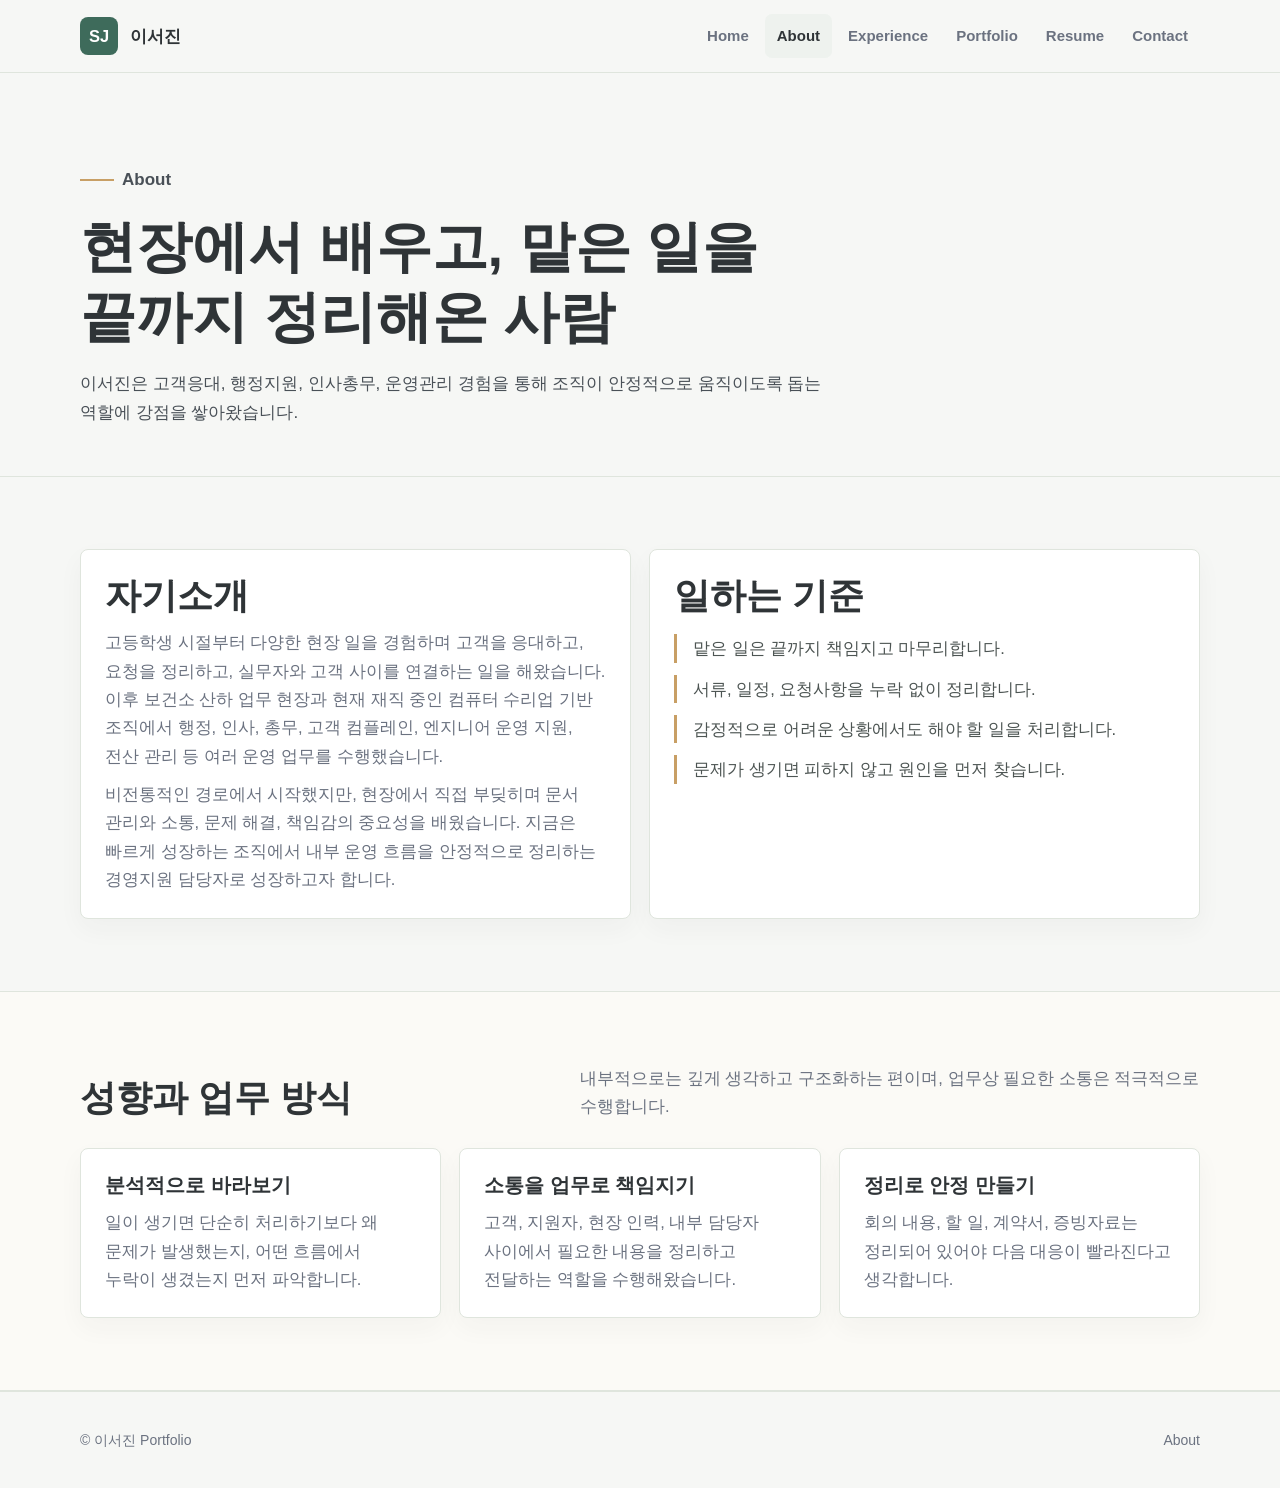
==== about.html @ 1e6a1fd9 "Add files via upload" ====
<!doctype html>
<html lang="ko">
  <head>
    <meta charset="utf-8">
    <meta name="viewport" content="width=device-width, initial-scale=1">
    <title>About | 이서진</title>
    <meta name="description" content="경영지원 실무자 이서진의 소개와 일하는 기준입니다.">
    <link rel="stylesheet" href="styles.css">
  </head>
  <body>
    <a class="skip-link" href="#main">본문으로 이동</a>
    <header class="site-header">
      <nav class="nav" aria-label="주요 메뉴">
        <a class="brand" href="index.html"><span class="brand-mark">SJ</span><span>이서진</span></a>
        <button class="mobile-toggle" type="button" data-menu-toggle aria-label="메뉴 열기" aria-expanded="false">☰</button>
        <div class="nav-links" data-nav-links>
          <a href="index.html">Home</a>
          <a href="about.html" aria-current="page">About</a>
          <a href="experience.html">Experience</a>
          <a href="portfolio.html">Portfolio</a>
          <a href="resume.html">Resume</a>
          <a href="contact.html">Contact</a>
        </div>
      </nav>
    </header>
    <main id="main">
      <section class="page-hero">
        <div class="wrap">
          <p class="eyebrow">About</p>
          <h1>현장에서 배우고, 맡은 일을 끝까지 정리해온 사람</h1>
          <p>이서진은 고객응대, 행정지원, 인사총무, 운영관리 경험을 통해 조직이 안정적으로 움직이도록 돕는 역할에 강점을 쌓아왔습니다.</p>
        </div>
      </section>

      <section class="section">
        <div class="wrap grid two">
          <article class="card">
            <h2>자기소개</h2>
            <p>고등학생 시절부터 다양한 현장 일을 경험하며 고객을 응대하고, 요청을 정리하고, 실무자와 고객 사이를 연결하는 일을 해왔습니다. 이후 보건소 산하 업무 현장과 현재 재직 중인 컴퓨터 수리업 기반 조직에서 행정, 인사, 총무, 고객 컴플레인, 엔지니어 운영 지원, 전산 관리 등 여러 운영 업무를 수행했습니다.</p>
            <p>비전통적인 경로에서 시작했지만, 현장에서 직접 부딪히며 문서 관리와 소통, 문제 해결, 책임감의 중요성을 배웠습니다. 지금은 빠르게 성장하는 조직에서 내부 운영 흐름을 안정적으로 정리하는 경영지원 담당자로 성장하고자 합니다.</p>
          </article>
          <article class="card">
            <h2>일하는 기준</h2>
            <ul class="case-list">
              <li>맡은 일은 끝까지 책임지고 마무리합니다.</li>
              <li>서류, 일정, 요청사항을 누락 없이 정리합니다.</li>
              <li>감정적으로 어려운 상황에서도 해야 할 일을 처리합니다.</li>
              <li>문제가 생기면 피하지 않고 원인을 먼저 찾습니다.</li>
            </ul>
          </article>
        </div>
      </section>

      <section class="section alt">
        <div class="wrap">
          <div class="section-head">
            <h2>성향과 업무 방식</h2>
            <p>내부적으로는 깊게 생각하고 구조화하는 편이며, 업무상 필요한 소통은 적극적으로 수행합니다.</p>
          </div>
          <div class="grid three">
            <article class="card">
              <h3>분석적으로 바라보기</h3>
              <p>일이 생기면 단순히 처리하기보다 왜 문제가 발생했는지, 어떤 흐름에서 누락이 생겼는지 먼저 파악합니다.</p>
            </article>
            <article class="card">
              <h3>소통을 업무로 책임지기</h3>
              <p>고객, 지원자, 현장 인력, 내부 담당자 사이에서 필요한 내용을 정리하고 전달하는 역할을 수행해왔습니다.</p>
            </article>
            <article class="card">
              <h3>정리로 안정 만들기</h3>
              <p>회의 내용, 할 일, 계약서, 증빙자료는 정리되어 있어야 다음 대응이 빨라진다고 생각합니다.</p>
            </article>
          </div>
        </div>
      </section>
    </main>
    <footer class="footer"><div class="wrap"><span>© 이서진 Portfolio</span><span>About</span></div></footer>
    <script src="script.js"></script>
  </body>
</html>
---- styles.css ----
:root {
  --paper: #f6f7f5;
  --surface: #ffffff;
  --ink: #2f3437;
  --muted: #6b7280;
  --line: #dfe5dd;
  --green: #3e6b5b;
  --green-2: #315649;
  --gold: #c89f65;
  --soft: #eef2ee;
  --shadow: 0 18px 50px rgba(47, 52, 55, 0.08);
}

* {
  box-sizing: border-box;
}

html {
  scroll-behavior: smooth;
}

body {
  margin: 0;
  font-family: "Pretendard", "Noto Sans KR", "Apple SD Gothic Neo", Arial, sans-serif;
  background: var(--paper);
  color: var(--ink);
  font-size: 16.5px;
  line-height: 1.72;
  word-break: keep-all;
  overflow-wrap: break-word;
}

a {
  color: inherit;
  text-decoration: none;
}

.skip-link {
  position: absolute;
  left: -999px;
  top: 12px;
  z-index: 20;
  padding: 10px 14px;
  background: var(--ink);
  color: white;
  border-radius: 6px;
}

.skip-link:focus {
  left: 12px;
}

.site-header {
  position: sticky;
  top: 0;
  z-index: 10;
  background: rgba(246, 247, 245, 0.92);
  border-bottom: 1px solid var(--line);
  backdrop-filter: blur(16px);
}

.nav {
  width: min(1120px, calc(100% - 40px));
  margin: 0 auto;
  min-height: 72px;
  display: flex;
  align-items: center;
  justify-content: space-between;
  gap: 24px;
}

.brand {
  display: flex;
  align-items: center;
  gap: 12px;
  font-weight: 800;
}

.brand-mark {
  width: 38px;
  height: 38px;
  border-radius: 8px;
  display: grid;
  place-items: center;
  background: var(--green);
  color: white;
  letter-spacing: 0;
}

.nav-links {
  display: flex;
  align-items: center;
  gap: 4px;
  color: var(--muted);
  font-size: 15px;
  font-weight: 700;
}

.nav-links a {
  padding: 9px 12px;
  border-radius: 7px;
}

.nav-links a:hover,
.nav-links a[aria-current="page"] {
  color: var(--ink);
  background: var(--soft);
}

.mobile-toggle {
  display: none;
  width: 42px;
  height: 42px;
  border: 1px solid var(--line);
  border-radius: 8px;
  background: var(--surface);
  color: var(--ink);
  font-size: 22px;
}

.wrap {
  width: min(1120px, calc(100% - 40px));
  margin: 0 auto;
}

.hero {
  min-height: calc(100vh - 72px);
  display: grid;
  align-items: center;
  padding: 52px 0 34px;
}

.hero-grid {
  display: grid;
  grid-template-columns: minmax(0, 1.04fr) minmax(320px, 0.96fr);
  gap: 52px;
  align-items: center;
}

.eyebrow {
  display: inline-flex;
  align-items: center;
  gap: 8px;
  margin: 0 0 18px;
  color: var(--green);
  font-size: 14px;
  font-weight: 800;
}

.eyebrow::before {
  content: "";
  width: 34px;
  height: 2px;
  background: var(--gold);
}

h1,
h2,
h3 {
  margin: 0;
  line-height: 1.24;
  letter-spacing: 0;
}

h1 {
  font-size: 56px;
  max-width: 820px;
}

h2 {
  font-size: 36px;
}

h3 {
  font-size: 20px;
}

.line {
  display: block;
}

p {
  margin: 0;
}

.lead {
  margin-top: 24px;
  color: #495057;
  font-size: 18px;
  max-width: 700px;
}

.actions {
  display: flex;
  flex-wrap: wrap;
  gap: 12px;
  margin-top: 34px;
}

.button {
  display: inline-flex;
  align-items: center;
  justify-content: center;
  min-height: 46px;
  padding: 11px 18px;
  border: 1px solid var(--line);
  border-radius: 8px;
  background: var(--surface);
  color: var(--ink);
  font-weight: 800;
  cursor: pointer;
}

.button.primary {
  background: var(--green);
  border-color: var(--green);
  color: white;
}

.button.primary:hover {
  background: var(--green-2);
}

.button:hover {
  border-color: #cfc7b8;
}

.visual {
  width: 100%;
  border-radius: 8px;
  box-shadow: var(--shadow);
  border: 1px solid var(--line);
}

.page-hero {
  padding: 74px 0 48px;
  border-bottom: 1px solid var(--line);
}

.page-hero p {
  margin-top: 18px;
  max-width: 760px;
  color: #495057;
  font-size: 17px;
}

.section {
  padding: 72px 0;
}

.section.alt {
  background: #fbfaf6;
  border-top: 1px solid var(--line);
  border-bottom: 1px solid var(--line);
}

.section-head {
  display: flex;
  justify-content: space-between;
  gap: 24px;
  align-items: end;
  margin-bottom: 28px;
}

.section-head p {
  max-width: 620px;
  color: var(--muted);
}

.grid {
  display: grid;
  gap: 18px;
}

.grid.two {
  grid-template-columns: repeat(2, minmax(0, 1fr));
}

.grid.three {
  grid-template-columns: repeat(3, minmax(0, 1fr));
}

.card {
  background: var(--surface);
  border: 1px solid var(--line);
  border-radius: 8px;
  padding: 24px;
  box-shadow: 0 10px 26px rgba(47, 52, 55, 0.04);
}

.card p,
.timeline p,
.case p,
.note p {
  color: var(--muted);
  margin-top: 10px;
}

.role-list {
  display: grid;
  gap: 8px;
  margin: 16px 0 0;
  padding: 0;
  list-style: none;
}

.role-list li {
  position: relative;
  padding-left: 18px;
  color: #4d5553;
}

.role-list li::before {
  content: "";
  position: absolute;
  left: 0;
  top: 0.78em;
  width: 6px;
  height: 6px;
  border-radius: 50%;
  background: var(--gold);
}

.tag-row {
  display: flex;
  flex-wrap: wrap;
  gap: 8px;
  margin-top: 18px;
}

.tag {
  display: inline-flex;
  align-items: center;
  min-height: 30px;
  padding: 5px 10px;
  border-radius: 7px;
  background: var(--soft);
  color: #48524d;
  font-size: 13px;
  font-weight: 800;
}

.metric-row {
  display: grid;
  grid-template-columns: repeat(4, minmax(0, 1fr));
  gap: 12px;
  margin-top: 28px;
}

.metric {
  background: var(--surface);
  border: 1px solid var(--line);
  border-radius: 8px;
  padding: 18px;
}

.metric strong {
  display: block;
  color: var(--green);
  font-size: 28px;
  line-height: 1;
}

.metric span {
  display: block;
  margin-top: 8px;
  color: var(--muted);
  font-size: 14px;
}

.timeline {
  position: relative;
  display: grid;
  gap: 16px;
}

.timeline-item {
  display: grid;
  grid-template-columns: 176px minmax(0, 1fr);
  gap: 22px;
  align-items: start;
  background: var(--surface);
  border: 1px solid var(--line);
  border-radius: 8px;
  padding: 26px;
}

.period {
  color: var(--green);
  font-weight: 900;
}

.case {
  display: grid;
  gap: 14px;
}

.case-meta {
  color: var(--green);
  font-weight: 900;
  font-size: 14px;
}

.case-list {
  display: grid;
  gap: 12px;
  margin: 16px 0 0;
  padding: 0;
  list-style: none;
}

.case-list li {
  padding-left: 16px;
  border-left: 3px solid var(--gold);
  color: #4d5553;
}

.resume-box {
  display: grid;
  grid-template-columns: 0.9fr 1.1fr;
  gap: 20px;
  align-items: start;
}

.resume-highlight {
  display: grid;
  grid-template-columns: repeat(3, minmax(0, 1fr));
  gap: 14px;
  margin-top: 28px;
}

.highlight-item {
  padding: 20px;
  border: 1px solid var(--line);
  border-radius: 8px;
  background: var(--surface);
}

.highlight-item strong {
  display: block;
  color: var(--green);
  font-size: 24px;
  line-height: 1.15;
}

.highlight-item span {
  display: block;
  margin-top: 8px;
  color: var(--muted);
  font-size: 14px;
}

.info-list {
  display: grid;
  gap: 12px;
  margin: 0;
  padding: 0;
  list-style: none;
}

.info-list li {
  display: flex;
  gap: 12px;
  justify-content: space-between;
  border-bottom: 1px solid var(--line);
  padding-bottom: 12px;
}

.info-list span {
  color: var(--muted);
}

.notice {
  margin-top: 18px;
  border: 1px solid #d8c59e;
  background: #fff9eb;
  border-radius: 8px;
  padding: 16px;
  color: #69563b;
}

.career-note {
  margin-top: 18px;
  border-left: 4px solid var(--green);
  background: #f4f7f2;
  border-radius: 8px;
  padding: 16px 18px;
  color: #46514c;
  font-weight: 700;
}

.competency-list {
  display: grid;
  gap: 14px;
  margin-top: 18px;
}

.competency-item {
  display: grid;
  grid-template-columns: 118px minmax(0, 1fr);
  gap: 14px;
  padding: 16px;
  border: 1px solid var(--line);
  border-radius: 8px;
  background: #fbfaf6;
}

.competency-item strong {
  color: var(--green);
}

.competency-item span {
  color: var(--muted);
}

.contact-panel {
  margin-top: 24px;
  display: none;
  background: var(--surface);
  border: 1px solid var(--line);
  border-radius: 8px;
  padding: 22px;
}

.contact-panel.is-open {
  display: grid;
  gap: 12px;
}

.contact-line {
  display: flex;
  flex-wrap: wrap;
  align-items: center;
  justify-content: space-between;
  gap: 12px;
  padding: 14px;
  background: var(--soft);
  border-radius: 8px;
}

.copy-button {
  min-height: 36px;
  padding: 7px 12px;
  border: 1px solid var(--line);
  border-radius: 7px;
  background: var(--surface);
  font-weight: 800;
  cursor: pointer;
}

.footer {
  padding: 36px 0;
  border-top: 1px solid var(--line);
  color: var(--muted);
  font-size: 14px;
}

.footer .wrap {
  display: flex;
  justify-content: space-between;
  gap: 20px;
  flex-wrap: wrap;
}

@media (max-width: 860px) {
  .mobile-toggle {
    display: inline-grid;
    place-items: center;
  }

  .nav {
    min-height: 64px;
  }

  .nav-links {
    position: absolute;
    left: 20px;
    right: 20px;
    top: 64px;
    display: none;
    flex-direction: column;
    align-items: stretch;
    padding: 10px;
    background: var(--surface);
    border: 1px solid var(--line);
    border-radius: 8px;
    box-shadow: var(--shadow);
  }

  .nav-links.is-open {
    display: flex;
  }

  .hero {
    min-height: auto;
  }

  .hero-grid,
  .grid.two,
  .grid.three,
  .resume-box {
    grid-template-columns: 1fr;
  }

  .section-head {
    display: block;
  }

  .section-head p {
    margin-top: 12px;
  }

  .metric-row {
    grid-template-columns: repeat(2, minmax(0, 1fr));
  }

  .resume-highlight {
    grid-template-columns: 1fr;
  }

  .timeline-item {
    grid-template-columns: 1fr;
  }

  h1 {
    font-size: 42px;
  }

  h2 {
    font-size: 31px;
  }
}

@media (max-width: 520px) {
  .wrap,
  .nav {
    width: min(100% - 28px, 1120px);
  }

  h1 {
    font-size: 34px;
  }

  h2 {
    font-size: 28px;
  }

  .section,
  .page-hero {
    padding: 52px 0;
  }

  .metric-row {
    grid-template-columns: 1fr;
  }

  .button {
    width: 100%;
  }

  .competency-item,
  .info-list li {
    display: block;
  }

  .competency-item span,
  .info-list strong {
    display: block;
    margin-top: 4px;
  }
}
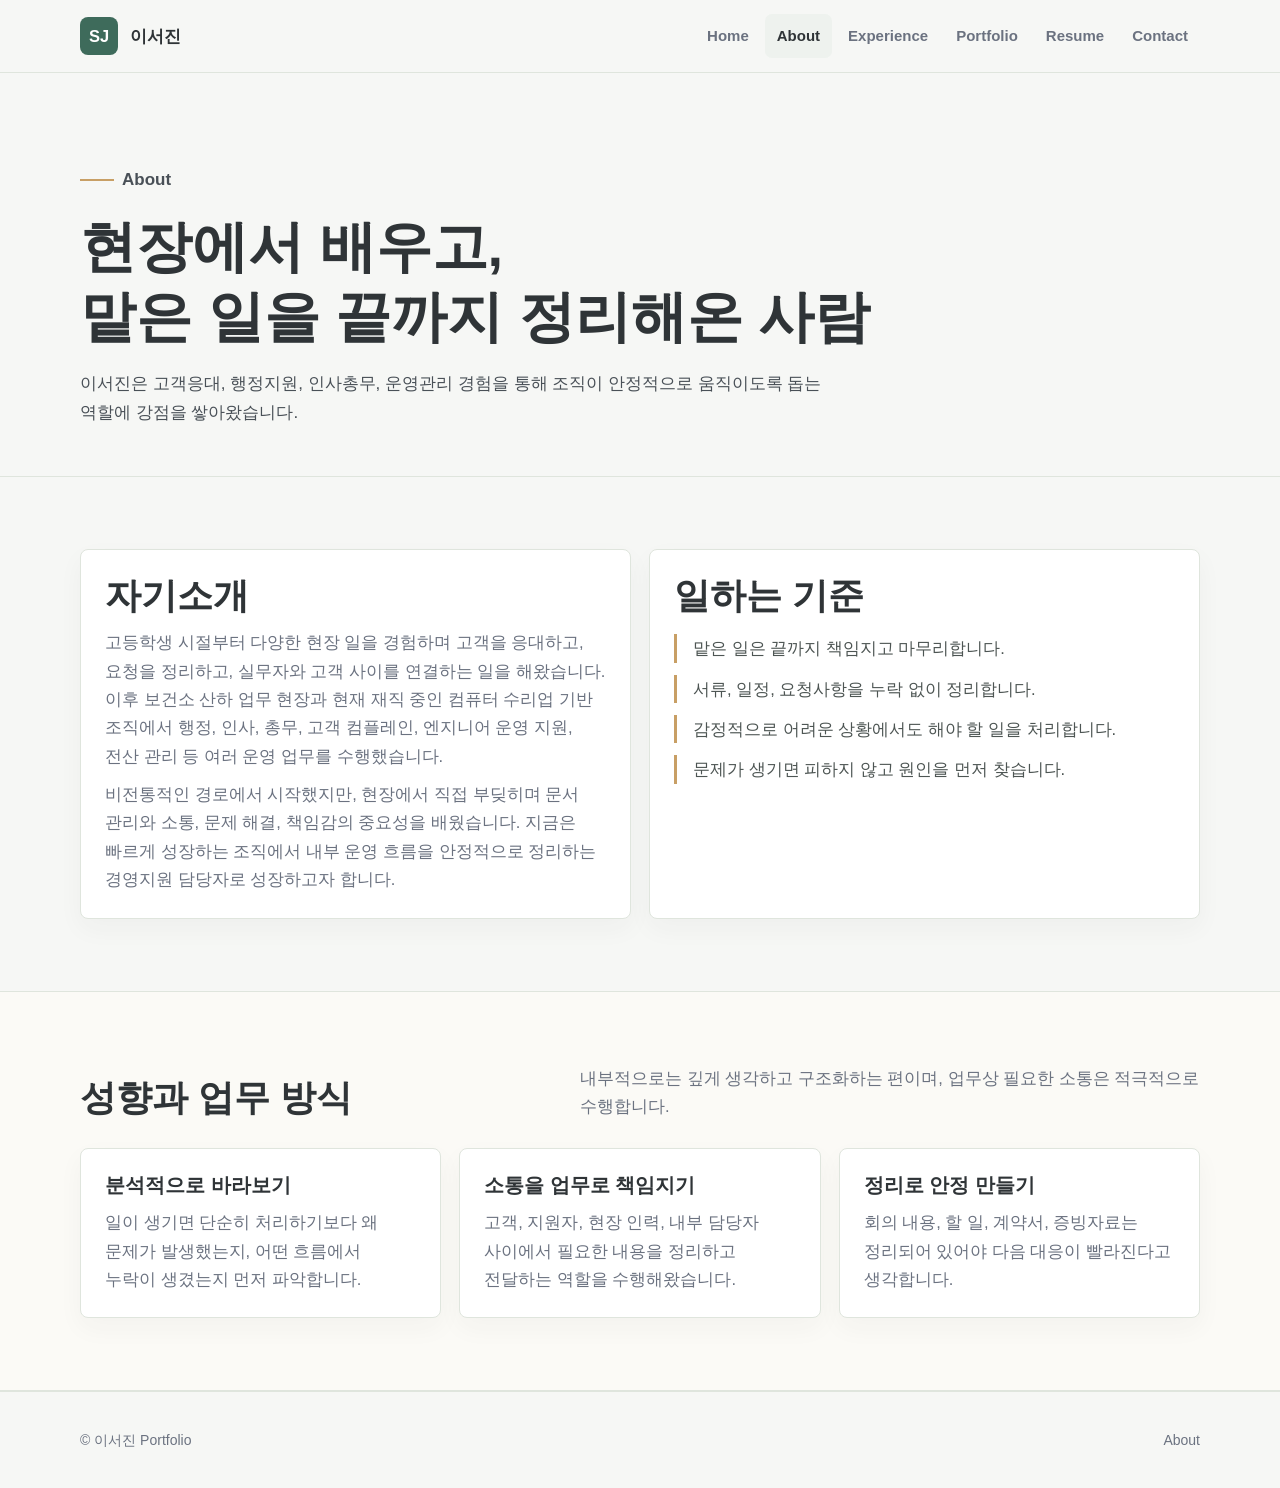
==== commit e4497dd2: "Add files via upload" ====
--- a/about.html
+++ b/about.html
@@ -27,8 +27,8 @@
       <section class="page-hero">
         <div class="wrap">
           <p class="eyebrow">About</p>
-          <h1>현장에서 배우고, 맡은 일을 끝까지 정리해온 사람</h1>
-          <p>이서진은 고객응대, 행정지원, 인사총무, 운영관리 경험을 통해 조직이 안정적으로 움직이도록 돕는 역할에 강점을 쌓아왔습니다.</p>
+          <h1 data-setting="aboutTitle" data-lines>현장에서 배우고, 맡은 일을 끝까지 정리해온 사람</h1>
+          <p data-setting="aboutIntro">이서진은 고객응대, 행정지원, 인사총무, 운영관리 경험을 통해 조직이 안정적으로 움직이도록 돕는 역할에 강점을 쌓아왔습니다.</p>
         </div>
       </section>
 
@@ -75,6 +75,7 @@
       </section>
     </main>
     <footer class="footer"><div class="wrap"><span>© 이서진 Portfolio</span><span>About</span></div></footer>
+    <script src="site-config.js"></script>
     <script src="script.js"></script>
   </body>
 </html>
--- a/styles.css
+++ b/styles.css
@@ -393,6 +393,15 @@
 .case {
   display: grid;
   gap: 14px;
+}
+
+.case-image {
+  width: 100%;
+  aspect-ratio: 16 / 9;
+  object-fit: cover;
+  border: 1px solid var(--line);
+  border-radius: 8px;
+  background: var(--soft);
 }
 
 .case-meta {
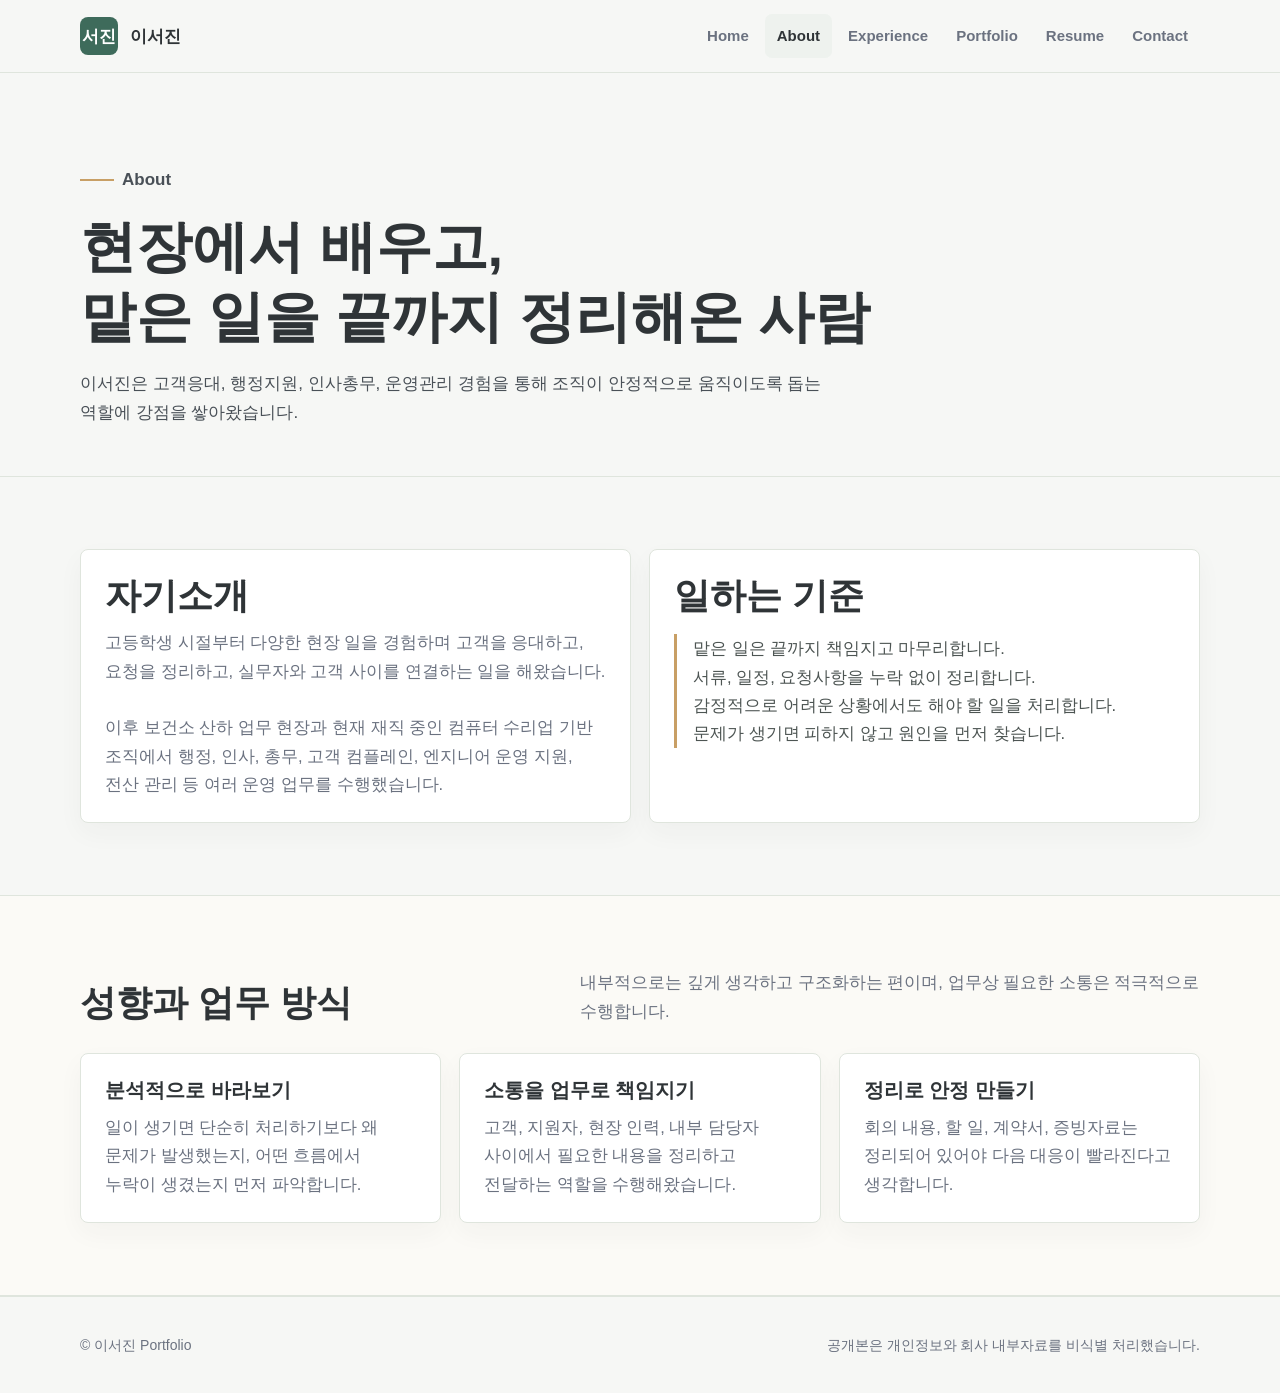
==== commit e86535b3: "Add files via upload" ====
--- a/about.html
+++ b/about.html
@@ -11,7 +11,7 @@
     <a class="skip-link" href="#main">본문으로 이동</a>
     <header class="site-header">
       <nav class="nav" aria-label="주요 메뉴">
-        <a class="brand" href="index.html"><span class="brand-mark">SJ</span><span>이서진</span></a>
+        <a class="brand" href="index.html"><span class="brand-mark" data-cms="brandInitials">SJ</span><span data-cms="siteName">이서진</span></a>
         <button class="mobile-toggle" type="button" data-menu-toggle aria-label="메뉴 열기" aria-expanded="false">☰</button>
         <div class="nav-links" data-nav-links>
           <a href="index.html">Home</a>
@@ -27,8 +27,8 @@
       <section class="page-hero">
         <div class="wrap">
           <p class="eyebrow">About</p>
-          <h1 data-setting="aboutTitle" data-lines>현장에서 배우고, 맡은 일을 끝까지 정리해온 사람</h1>
-          <p data-setting="aboutIntro">이서진은 고객응대, 행정지원, 인사총무, 운영관리 경험을 통해 조직이 안정적으로 움직이도록 돕는 역할에 강점을 쌓아왔습니다.</p>
+          <h1 data-cms="aboutTitle">현장에서 배우고, 맡은 일을 끝까지 정리해온 사람</h1>
+          <p data-cms="aboutIntro">이서진은 고객응대, 행정지원, 인사총무, 운영관리 경험을 통해 조직이 안정적으로 움직이도록 돕는 역할에 강점을 쌓아왔습니다.</p>
         </div>
       </section>
 
@@ -36,16 +36,12 @@
         <div class="wrap grid two">
           <article class="card">
             <h2>자기소개</h2>
-            <p>고등학생 시절부터 다양한 현장 일을 경험하며 고객을 응대하고, 요청을 정리하고, 실무자와 고객 사이를 연결하는 일을 해왔습니다. 이후 보건소 산하 업무 현장과 현재 재직 중인 컴퓨터 수리업 기반 조직에서 행정, 인사, 총무, 고객 컴플레인, 엔지니어 운영 지원, 전산 관리 등 여러 운영 업무를 수행했습니다.</p>
-            <p>비전통적인 경로에서 시작했지만, 현장에서 직접 부딪히며 문서 관리와 소통, 문제 해결, 책임감의 중요성을 배웠습니다. 지금은 빠르게 성장하는 조직에서 내부 운영 흐름을 안정적으로 정리하는 경영지원 담당자로 성장하고자 합니다.</p>
+            <p data-cms="aboutBody">고등학생 시절부터 다양한 현장 일을 경험하며 고객을 응대하고, 요청을 정리하고, 실무자와 고객 사이를 연결하는 일을 해왔습니다. 이후 보건소 산하 업무 현장과 현재 재직 중인 컴퓨터 수리업 기반 조직에서 행정, 인사, 총무, 고객 컴플레인, 엔지니어 운영 지원, 전산 관리 등 여러 운영 업무를 수행했습니다.</p>
           </article>
           <article class="card">
             <h2>일하는 기준</h2>
             <ul class="case-list">
-              <li>맡은 일은 끝까지 책임지고 마무리합니다.</li>
-              <li>서류, 일정, 요청사항을 누락 없이 정리합니다.</li>
-              <li>감정적으로 어려운 상황에서도 해야 할 일을 처리합니다.</li>
-              <li>문제가 생기면 피하지 않고 원인을 먼저 찾습니다.</li>
+              <li data-cms="workPrinciples">맡은 일은 끝까지 책임지고 마무리합니다.<br>서류, 일정, 요청사항을 누락 없이 정리합니다.<br>감정적으로 어려운 상황에서도 해야 할 일을 처리합니다.<br>문제가 생기면 피하지 않고 원인을 먼저 찾습니다.</li>
             </ul>
           </article>
         </div>
@@ -74,7 +70,7 @@
         </div>
       </section>
     </main>
-    <footer class="footer"><div class="wrap"><span>© 이서진 Portfolio</span><span>About</span></div></footer>
+    <footer class="footer"><div class="wrap"><span>© <span data-cms="personName">이서진</span> Portfolio</span><span data-cms="footerText">About</span></div></footer>
     <script src="site-config.js"></script>
     <script src="script.js"></script>
   </body>
--- a/styles.css
+++ b/styles.css
@@ -8,6 +8,16 @@
   --green-2: #315649;
   --gold: #c89f65;
   --soft: #eef2ee;
+  --section-bg: #fbfaf6;
+  --footer-bg: #f6f7f5;
+  --profile-card-bg: #ffffff;
+  --link: #3e6b5b;
+  --title-size: 56px;
+  --subtitle-size: 18px;
+  --body-size: 16.5px;
+  --menu-size: 15px;
+  --button-size: 15px;
+  --hero-bg-image: none;
   --shadow: 0 18px 50px rgba(47, 52, 55, 0.08);
 }
 
@@ -24,14 +34,14 @@
   font-family: "Pretendard", "Noto Sans KR", "Apple SD Gothic Neo", Arial, sans-serif;
   background: var(--paper);
   color: var(--ink);
-  font-size: 16.5px;
+  font-size: var(--body-size);
   line-height: 1.72;
   word-break: keep-all;
   overflow-wrap: break-word;
 }
 
 a {
-  color: inherit;
+  color: var(--link);
   text-decoration: none;
 }
 
@@ -74,6 +84,7 @@
   align-items: center;
   gap: 12px;
   font-weight: 800;
+  color: inherit;
 }
 
 .brand-mark {
@@ -92,13 +103,14 @@
   align-items: center;
   gap: 4px;
   color: var(--muted);
-  font-size: 15px;
+  font-size: var(--menu-size);
   font-weight: 700;
 }
 
 .nav-links a {
   padding: 9px 12px;
   border-radius: 7px;
+  color: inherit;
 }
 
 .nav-links a:hover,
@@ -128,6 +140,9 @@
   display: grid;
   align-items: center;
   padding: 52px 0 34px;
+  background-image: linear-gradient(90deg, var(--paper) 0%, rgba(246, 247, 245, 0.88) 54%, rgba(246, 247, 245, 0.64) 100%), var(--hero-bg-image);
+  background-size: cover;
+  background-position: center;
 }
 
 .hero-grid {
@@ -163,7 +178,7 @@
 }
 
 h1 {
-  font-size: 56px;
+  font-size: var(--title-size);
   max-width: 820px;
 }
 
@@ -186,7 +201,7 @@
 .lead {
   margin-top: 24px;
   color: #495057;
-  font-size: 18px;
+  font-size: var(--subtitle-size);
   max-width: 700px;
 }
 
@@ -208,6 +223,7 @@
   background: var(--surface);
   color: var(--ink);
   font-weight: 800;
+  font-size: var(--button-size);
   cursor: pointer;
 }
 
@@ -223,6 +239,11 @@
 
 .button:hover {
   border-color: #cfc7b8;
+}
+
+.button.is-disabled {
+  pointer-events: none;
+  opacity: 0.55;
 }
 
 .visual {
@@ -249,7 +270,7 @@
 }
 
 .section.alt {
-  background: #fbfaf6;
+  background: var(--section-bg);
   border-top: 1px solid var(--line);
   border-bottom: 1px solid var(--line);
 }
@@ -281,7 +302,7 @@
 }
 
 .card {
-  background: var(--surface);
+  background: var(--profile-card-bg);
   border: 1px solid var(--line);
   border-radius: 8px;
   padding: 24px;
@@ -511,7 +532,7 @@
   padding: 16px;
   border: 1px solid var(--line);
   border-radius: 8px;
-  background: #fbfaf6;
+  background: var(--section-bg);
 }
 
 .competency-item strong {
@@ -560,6 +581,7 @@
 .footer {
   padding: 36px 0;
   border-top: 1px solid var(--line);
+  background: var(--footer-bg);
   color: var(--muted);
   font-size: 14px;
 }
@@ -632,7 +654,7 @@
   }
 
   h1 {
-    font-size: 42px;
+    font-size: min(var(--title-size), 42px);
   }
 
   h2 {
@@ -647,7 +669,7 @@
   }
 
   h1 {
-    font-size: 34px;
+    font-size: min(var(--title-size), 34px);
   }
 
   h2 {
@@ -665,6 +687,10 @@
 
   .button {
     width: 100%;
+  }
+
+  .actions.compact .button {
+    width: auto;
   }
 
   .competency-item,
@@ -678,3 +704,23 @@
     margin-top: 4px;
   }
 }
+
+.text-red {
+  color: #c2413b;
+}
+
+.text-blue {
+  color: #2563eb;
+}
+
+.text-green {
+  color: var(--green);
+}
+
+.case-actions {
+  margin-top: 4px;
+}
+
+.actions.compact {
+  margin-top: 16px;
+}
